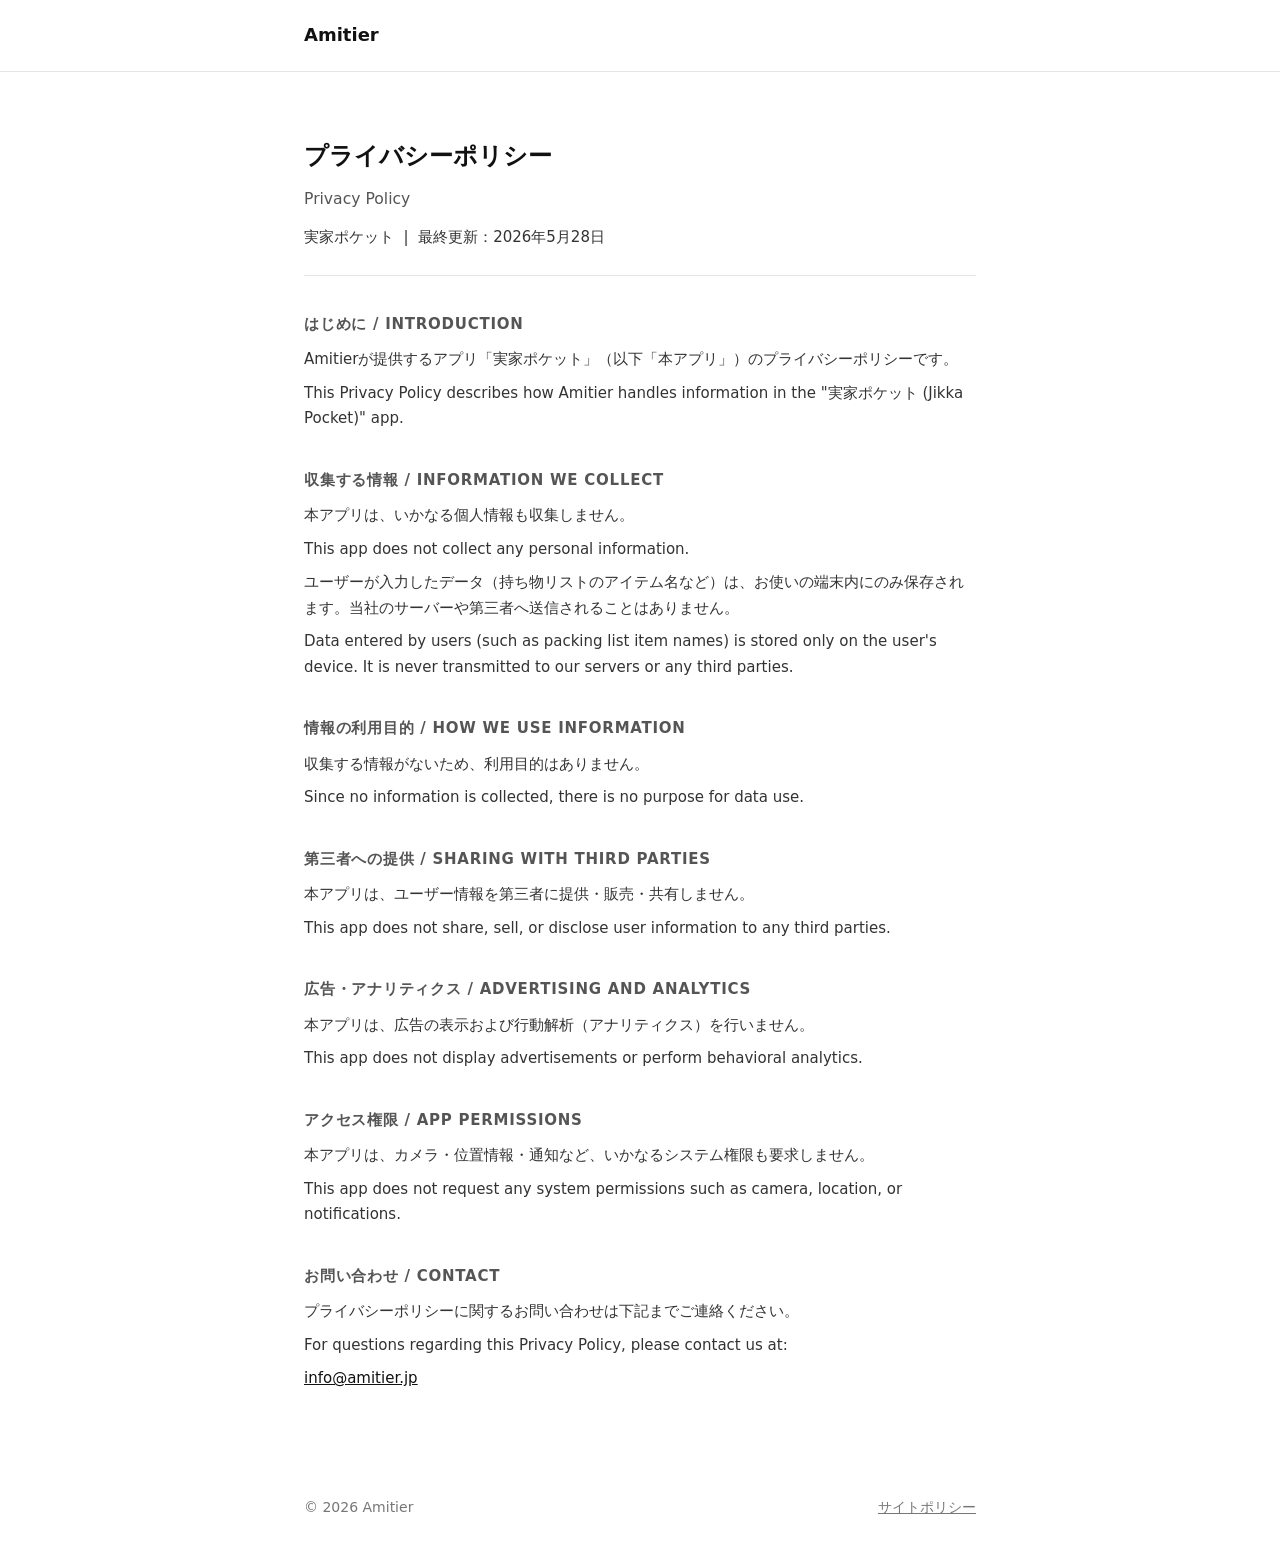
==== jikka-pocket/privacy/index.html @ 701e0dce "feat: 実家ポケットのプライバシーポリシーを新規作成" ====
<!DOCTYPE html>
<html lang="ja">
<head>
  <meta charset="UTF-8">
  <meta name="viewport" content="width=device-width, initial-scale=1.0">
  <title>プライバシーポリシー - 実家ポケット | Amitier</title>
  <meta name="description" content="実家ポケットのプライバシーポリシー">
  <link rel="stylesheet" href="../../style.css">
</head>
<body>

  <header class="site-header">
    <div class="container">
      <a href="../../index.html" class="site-logo">Amitier</a>
    </div>
  </header>

  <main>
    <div class="policy-content">
      <div class="container">
        <h1>プライバシーポリシー<br><span style="font-size:0.65em; font-weight:400; color:#555;">Privacy Policy</span></h1>
        <p class="policy-meta">実家ポケット &nbsp;|&nbsp; 最終更新：2026年5月28日</p>

        <h2>はじめに / Introduction</h2>
        <p>Amitierが提供するアプリ「実家ポケット」（以下「本アプリ」）のプライバシーポリシーです。</p>
        <p>This Privacy Policy describes how Amitier handles information in the "実家ポケット (Jikka Pocket)" app.</p>

        <h2>収集する情報 / Information We Collect</h2>
        <p>本アプリは、いかなる個人情報も収集しません。</p>
        <p>This app does not collect any personal information.</p>
        <p>ユーザーが入力したデータ（持ち物リストのアイテム名など）は、お使いの端末内にのみ保存されます。当社のサーバーや第三者へ送信されることはありません。</p>
        <p>Data entered by users (such as packing list item names) is stored only on the user's device. It is never transmitted to our servers or any third parties.</p>

        <h2>情報の利用目的 / How We Use Information</h2>
        <p>収集する情報がないため、利用目的はありません。</p>
        <p>Since no information is collected, there is no purpose for data use.</p>

        <h2>第三者への提供 / Sharing with Third Parties</h2>
        <p>本アプリは、ユーザー情報を第三者に提供・販売・共有しません。</p>
        <p>This app does not share, sell, or disclose user information to any third parties.</p>

        <h2>広告・アナリティクス / Advertising and Analytics</h2>
        <p>本アプリは、広告の表示および行動解析（アナリティクス）を行いません。</p>
        <p>This app does not display advertisements or perform behavioral analytics.</p>

        <h2>アクセス権限 / App Permissions</h2>
        <p>本アプリは、カメラ・位置情報・通知など、いかなるシステム権限も要求しません。</p>
        <p>This app does not request any system permissions such as camera, location, or notifications.</p>

        <h2>お問い合わせ / Contact</h2>
        <p>プライバシーポリシーに関するお問い合わせは下記までご連絡ください。</p>
        <p>For questions regarding this Privacy Policy, please contact us at:</p>
        <p><a href="mailto:info@amitier.jp">info@amitier.jp</a></p>

      </div>
    </div>
  </main>

  <footer class="site-footer">
    <div class="container">
      <span>© 2026 Amitier</span>
      <a href="../../privacy-policy.html">サイトポリシー</a>
    </div>
  </footer>

</body>
</html>
---- style.css ----
*, *::before, *::after {
  box-sizing: border-box;
  margin: 0;
  padding: 0;
}

body {
  font-family: system-ui, -apple-system, "Hiragino Sans", sans-serif;
  font-size: 16px;
  line-height: 1.7;
  color: #111;
  background: #fff;
}

a {
  color: #111;
}

.container {
  max-width: 720px;
  margin: 0 auto;
  padding: 0 24px;
}

/* Header */
.site-header {
  border-bottom: 1px solid #e5e5e5;
  padding: 20px 0;
}

.site-header .container {
  display: flex;
  align-items: center;
  justify-content: space-between;
}

.site-logo {
  font-weight: 700;
  font-size: 1.125rem;
  text-decoration: none;
  color: #111;
}

.nav-link {
  font-size: 0.875rem;
  color: #555;
  text-decoration: none;
}
.nav-link:hover {
  color: #111;
}

/* Sections */
.hero {
  padding: 64px 0 48px;
  border-bottom: 1px solid #e5e5e5;
}

.hero h1 {
  font-size: 1.75rem;
  font-weight: 700;
  margin-bottom: 16px;
  line-height: 1.3;
}

.hero p {
  color: #444;
}

.section {
  padding: 48px 0;
  border-bottom: 1px solid #e5e5e5;
}

.section h2 {
  font-size: 1rem;
  font-weight: 700;
  margin-bottom: 16px;
  text-transform: uppercase;
  letter-spacing: 0.05em;
  color: #555;
}

.section p,
.section li {
  color: #333;
  margin-bottom: 8px;
}

.section ul {
  padding-left: 20px;
}

/* Footer */
.site-footer {
  padding: 32px 0;
}

.site-footer .container {
  display: flex;
  align-items: center;
  justify-content: space-between;
  font-size: 0.875rem;
  color: #777;
}

.site-footer a {
  color: #777;
}
.site-footer a:hover {
  color: #111;
}

/* Privacy Policy */
.policy-content {
  padding: 64px 0;
}

.policy-content h1 {
  font-size: 1.5rem;
  font-weight: 700;
  margin-bottom: 8px;
}

.policy-meta {
  font-size: 0.875rem;
  color: #777;
  margin-bottom: 48px;
  padding-bottom: 24px;
  border-bottom: 1px solid #e5e5e5;
}

.policy-content h2 {
  font-size: 0.9375rem;
  font-weight: 700;
  margin: 36px 0 10px;
  text-transform: uppercase;
  letter-spacing: 0.05em;
  color: #555;
}

.policy-content p,
.policy-content li {
  color: #333;
  margin-bottom: 8px;
  font-size: 0.9375rem;
}

.policy-content ul {
  padding-left: 20px;
  margin-bottom: 8px;
}

.policy-content li {
  margin-bottom: 4px;
}

@media (max-width: 600px) {
  .hero { padding: 40px 0 32px; }
  .section { padding: 32px 0; }
}
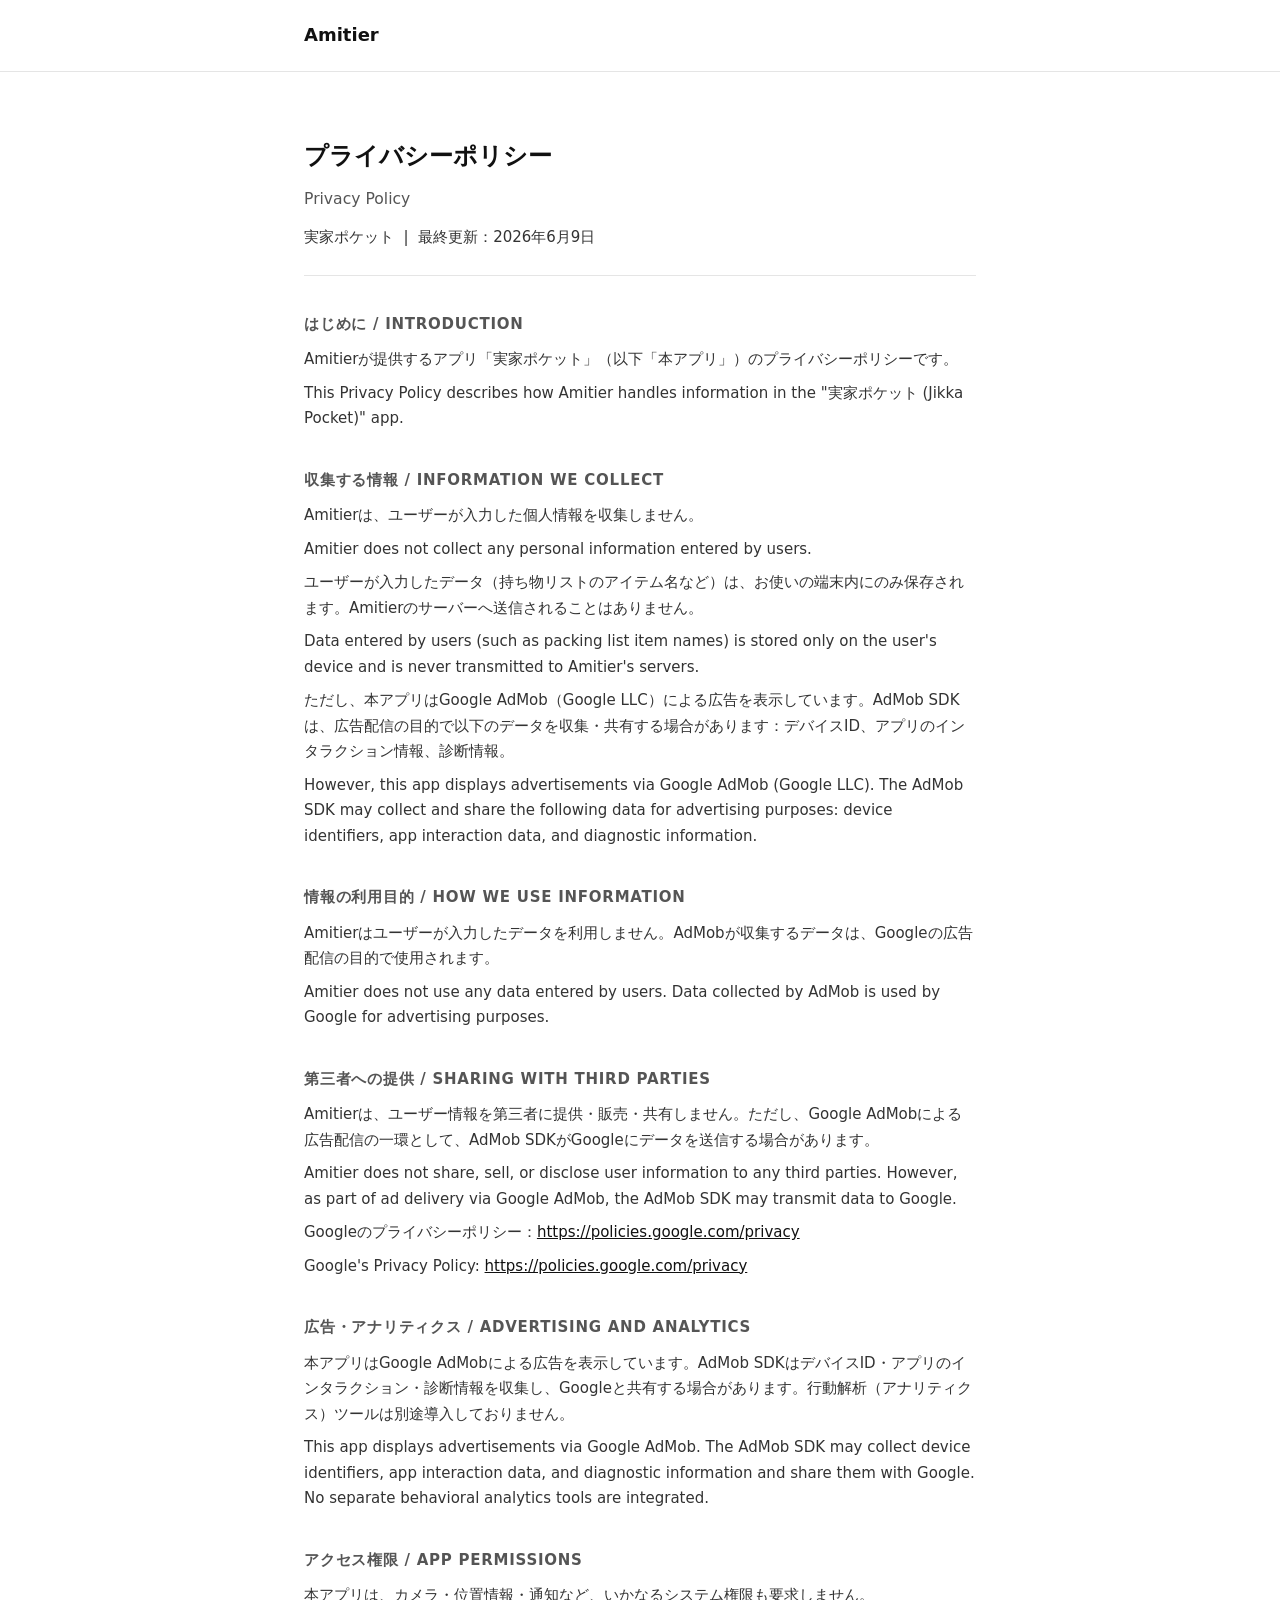
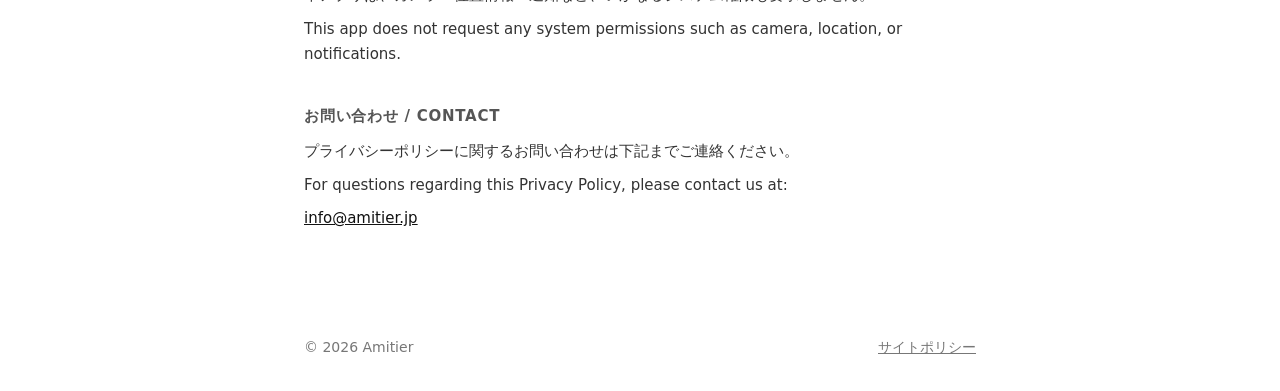
==== commit 34f099c6: "feat: 実家ポケットのプライバシーポリシーにAdMob対応を追記" ====
--- a/jikka-pocket/privacy/index.html
+++ b/jikka-pocket/privacy/index.html
@@ -19,29 +19,33 @@
     <div class="policy-content">
       <div class="container">
         <h1>プライバシーポリシー<br><span style="font-size:0.65em; font-weight:400; color:#555;">Privacy Policy</span></h1>
-        <p class="policy-meta">実家ポケット &nbsp;|&nbsp; 最終更新：2026年5月28日</p>
+        <p class="policy-meta">実家ポケット &nbsp;|&nbsp; 最終更新：2026年6月9日</p>
 
         <h2>はじめに / Introduction</h2>
         <p>Amitierが提供するアプリ「実家ポケット」（以下「本アプリ」）のプライバシーポリシーです。</p>
         <p>This Privacy Policy describes how Amitier handles information in the "実家ポケット (Jikka Pocket)" app.</p>
 
         <h2>収集する情報 / Information We Collect</h2>
-        <p>本アプリは、いかなる個人情報も収集しません。</p>
-        <p>This app does not collect any personal information.</p>
-        <p>ユーザーが入力したデータ（持ち物リストのアイテム名など）は、お使いの端末内にのみ保存されます。当社のサーバーや第三者へ送信されることはありません。</p>
-        <p>Data entered by users (such as packing list item names) is stored only on the user's device. It is never transmitted to our servers or any third parties.</p>
+        <p>Amitierは、ユーザーが入力した個人情報を収集しません。</p>
+        <p>Amitier does not collect any personal information entered by users.</p>
+        <p>ユーザーが入力したデータ（持ち物リストのアイテム名など）は、お使いの端末内にのみ保存されます。Amitierのサーバーへ送信されることはありません。</p>
+        <p>Data entered by users (such as packing list item names) is stored only on the user's device and is never transmitted to Amitier's servers.</p>
+        <p>ただし、本アプリはGoogle AdMob（Google LLC）による広告を表示しています。AdMob SDKは、広告配信の目的で以下のデータを収集・共有する場合があります：デバイスID、アプリのインタラクション情報、診断情報。</p>
+        <p>However, this app displays advertisements via Google AdMob (Google LLC). The AdMob SDK may collect and share the following data for advertising purposes: device identifiers, app interaction data, and diagnostic information.</p>
 
         <h2>情報の利用目的 / How We Use Information</h2>
-        <p>収集する情報がないため、利用目的はありません。</p>
-        <p>Since no information is collected, there is no purpose for data use.</p>
+        <p>Amitierはユーザーが入力したデータを利用しません。AdMobが収集するデータは、Googleの広告配信の目的で使用されます。</p>
+        <p>Amitier does not use any data entered by users. Data collected by AdMob is used by Google for advertising purposes.</p>
 
         <h2>第三者への提供 / Sharing with Third Parties</h2>
-        <p>本アプリは、ユーザー情報を第三者に提供・販売・共有しません。</p>
-        <p>This app does not share, sell, or disclose user information to any third parties.</p>
+        <p>Amitierは、ユーザー情報を第三者に提供・販売・共有しません。ただし、Google AdMobによる広告配信の一環として、AdMob SDKがGoogleにデータを送信する場合があります。</p>
+        <p>Amitier does not share, sell, or disclose user information to any third parties. However, as part of ad delivery via Google AdMob, the AdMob SDK may transmit data to Google.</p>
+        <p>Googleのプライバシーポリシー：<a href="https://policies.google.com/privacy" target="_blank" rel="noopener noreferrer">https://policies.google.com/privacy</a></p>
+        <p>Google's Privacy Policy: <a href="https://policies.google.com/privacy" target="_blank" rel="noopener noreferrer">https://policies.google.com/privacy</a></p>
 
         <h2>広告・アナリティクス / Advertising and Analytics</h2>
-        <p>本アプリは、広告の表示および行動解析（アナリティクス）を行いません。</p>
-        <p>This app does not display advertisements or perform behavioral analytics.</p>
+        <p>本アプリはGoogle AdMobによる広告を表示しています。AdMob SDKはデバイスID・アプリのインタラクション・診断情報を収集し、Googleと共有する場合があります。行動解析（アナリティクス）ツールは別途導入しておりません。</p>
+        <p>This app displays advertisements via Google AdMob. The AdMob SDK may collect device identifiers, app interaction data, and diagnostic information and share them with Google. No separate behavioral analytics tools are integrated.</p>
 
         <h2>アクセス権限 / App Permissions</h2>
         <p>本アプリは、カメラ・位置情報・通知など、いかなるシステム権限も要求しません。</p>
